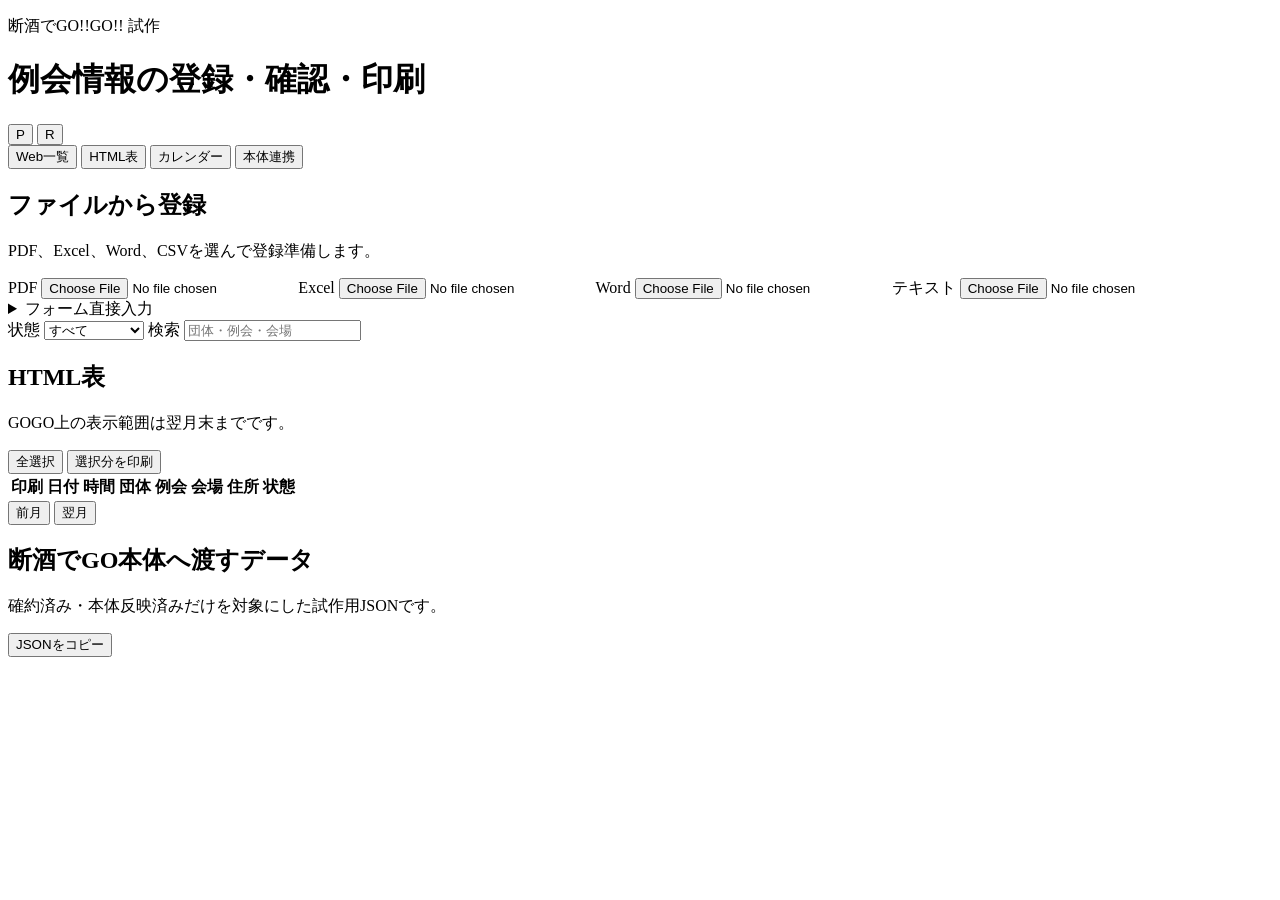
==== index.html @ 59bf1775 "Add prototype index page" ====
<!doctype html>
<html lang="ja">
  <head>
    <meta charset="utf-8">
    <meta name="viewport" content="width=device-width, initial-scale=1">
    <title>断酒でGOGO 試作</title>
    <link rel="stylesheet" href="./styles.css">
  </head>
  <body>
    <header class="topbar">
      <div>
        <p class="eyebrow">断酒でGO!!GO!! 試作</p>
        <h1>例会情報の登録・確認・印刷</h1>
      </div>
      <div class="topbar__actions">
        <button class="icon-button" id="printButton" type="button" aria-label="印刷" title="印刷">P</button>
        <button class="icon-button" id="resetButton" type="button" aria-label="試作データに戻す" title="試作データに戻す">R</button>
      </div>
    </header>

    <main class="app-shell">
      <section class="workspace">
        <nav class="tabs" aria-label="表示切替">
          <button class="tab is-active" data-tab="list" type="button">Web一覧</button>
          <button class="tab" data-tab="table" type="button">HTML表</button>
          <button class="tab" data-tab="calendar" type="button">カレンダー</button>
          <button class="tab" data-tab="export" type="button">本体連携</button>
        </nav>

        <section class="file-strip" aria-label="ファイル選択">
          <div>
            <h2>ファイルから登録</h2>
            <p>PDF、Excel、Word、CSVを選んで登録準備します。</p>
          </div>
          <div class="file-actions">
            <label class="file-button">
              PDF
              <input type="file" accept="application/pdf">
            </label>
            <label class="file-button">
              Excel
              <input type="file" accept=".xls,.xlsx,.csv">
            </label>
            <label class="file-button">
              Word
              <input type="file" accept=".doc,.docx">
            </label>
            <label class="file-button">
              テキスト
              <input type="file" accept=".txt,.csv,.tsv,text/plain">
            </label>
          </div>
        </section>

        <details class="panel direct-input" id="directInputPanel">
          <summary>
            <span>フォーム直接入力</span>
          </summary>

          <div class="direct-input__actions">
            <button class="small-button" id="loadLastButton" type="button">前回呼び出し</button>
          </div>

          <form id="meetingForm" class="form-grid">
            <label>
              投稿者
              <input name="submitter" autocomplete="name" required>
            </label>
            <label>
              団体
              <input name="organization" required>
            </label>
            <label>
              例会名
              <input name="meetingName" required>
            </label>
            <label>
              会場
              <input name="venue" required>
            </label>
            <label class="span-2">
              住所
              <input name="address">
            </label>
            <label>
              日付
              <input name="date" type="date" required>
            </label>
            <label>
              開始
              <input name="startTime" type="time" required>
            </label>
            <label>
              終了
              <input name="endTime" type="time">
            </label>
            <label>
              パターン
              <select name="pattern">
                <option>単発</option>
                <option>毎週</option>
                <option>第1週</option>
                <option>第2週</option>
                <option>第3週</option>
                <option>第4週</option>
                <option>最終週</option>
              </select>
            </label>
            <label>
              状態
              <select name="status">
                <option value="submitted">投稿済み</option>
                <option value="reviewing">確認中</option>
                <option value="confirmed">確約済み</option>
                <option value="synced">本体反映済み</option>
              </select>
            </label>
            <label class="span-2">
              備考
              <textarea name="note" rows="3"></textarea>
            </label>
            <div class="form-actions span-2">
              <button class="primary-button" type="submit">登録する</button>
              <button class="ghost-button" id="duplicateButton" type="button">選択中を複製</button>
            </div>
          </form>
        </details>

        <section class="summary-grid" id="summaryGrid" aria-label="状態別件数"></section>

        <section class="tab-panel is-active" id="listPanel">
          <div class="toolbar">
            <label>
              状態
              <select id="statusFilter">
                <option value="all">すべて</option>
                <option value="submitted">投稿済み</option>
                <option value="reviewing">確認中</option>
                <option value="confirmed">確約済み</option>
                <option value="synced">本体反映済み</option>
              </select>
            </label>
            <label>
              検索
              <input id="searchInput" type="search" placeholder="団体・例会・会場">
            </label>
          </div>
          <div class="view-note" id="listNote"></div>
          <div class="list" id="submissionList"></div>
        </section>

        <section class="tab-panel" id="tablePanel">
          <div class="table-actions">
            <div>
              <h2>HTML表</h2>
              <p>GOGO上の表示範囲は翌月末までです。</p>
            </div>
            <div class="table-actions__buttons">
              <button class="small-button" id="selectAllTableButton" type="button">全選択</button>
              <button class="primary-button" id="printSelectedButton" type="button">選択分を印刷</button>
            </div>
          </div>
          <div class="table-wrap">
            <table>
              <thead>
                <tr>
                  <th>印刷</th>
                  <th>日付</th>
                  <th>時間</th>
                  <th>団体</th>
                  <th>例会</th>
                  <th>会場</th>
                  <th>住所</th>
                  <th>状態</th>
                </tr>
              </thead>
              <tbody id="meetingTable"></tbody>
            </table>
          </div>
        </section>

        <section class="tab-panel" id="calendarPanel">
          <div class="calendar-toolbar">
            <button class="small-button" id="prevMonthButton" type="button">前月</button>
            <strong id="calendarTitle"></strong>
            <button class="small-button" id="nextMonthButton" type="button">翌月</button>
          </div>
          <div class="calendar" id="calendarGrid"></div>
        </section>

        <section class="tab-panel" id="exportPanel">
          <div class="export-layout">
            <div>
              <h2>断酒でGO本体へ渡すデータ</h2>
              <p>確約済み・本体反映済みだけを対象にした試作用JSONです。</p>
            </div>
            <button class="primary-button" id="copyJsonButton" type="button">JSONをコピー</button>
          </div>
          <pre id="exportJson" class="json-output"></pre>
        </section>
      </section>
    </main>

    <template id="submissionTemplate">
      <article class="submission">
        <div>
          <p class="submission__date"></p>
          <h3></h3>
          <p class="submission__meta"></p>
          <dl class="submission__details"></dl>
        </div>
        <div class="submission__actions">
          <select class="status-select" aria-label="状態変更"></select>
          <button class="small-button confirm-button" type="button">確約</button>
          <button class="small-button edit-button" type="button">編集</button>
        </div>
      </article>
    </template>

    <script src="./app.js"></script>
  </body>
</html>
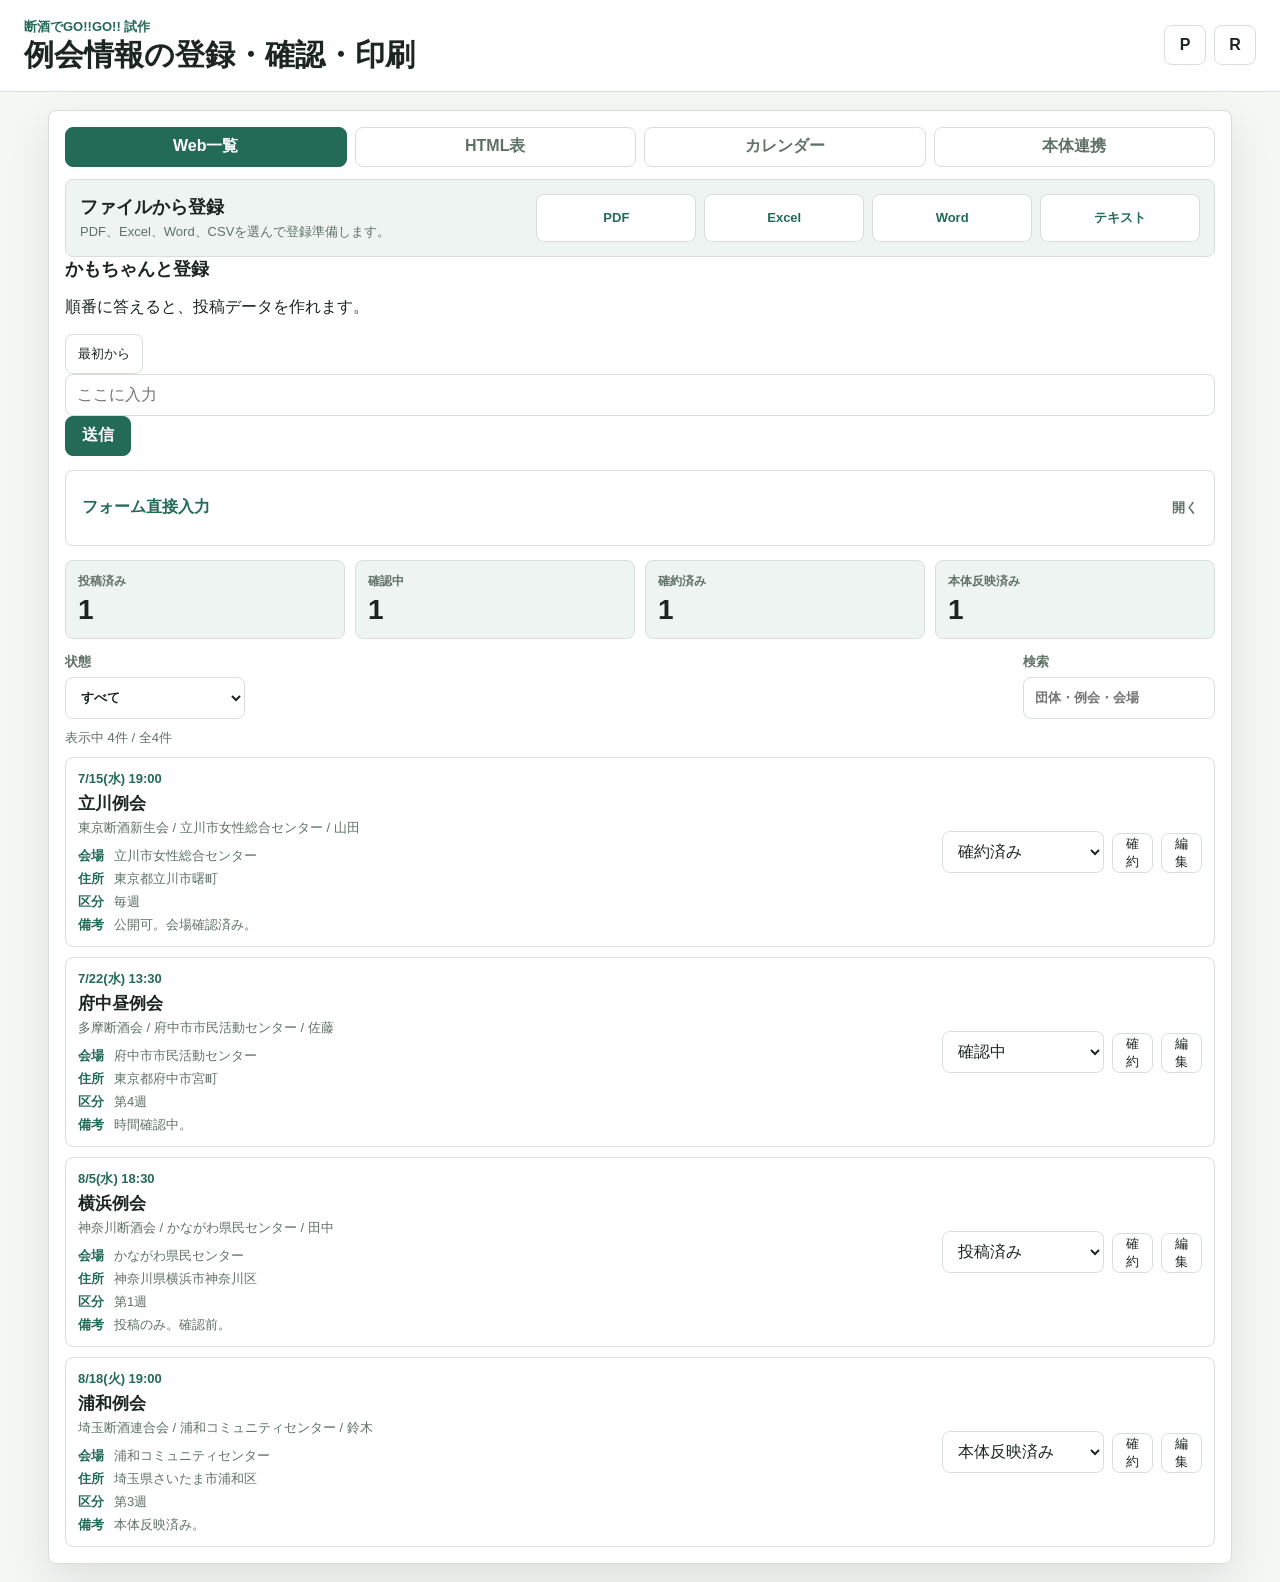
==== commit dbcb8fa4: "Add Kamo chat registration UI" ====
--- a/index.html
+++ b/index.html
@@ -52,6 +52,22 @@
           </div>
         </section>
 
+        <section class="chat-panel" aria-label="かもちゃんチャット登録">
+          <div class="chat-panel__header">
+            <div>
+              <h2>かもちゃんと登録</h2>
+              <p>順番に答えると、投稿データを作れます。</p>
+            </div>
+            <button class="small-button" id="chatResetButton" type="button">最初から</button>
+          </div>
+          <div class="chat-messages" id="chatMessages" aria-live="polite"></div>
+          <form class="chat-input" id="chatForm">
+            <input id="chatInput" autocomplete="off" placeholder="ここに入力">
+            <button class="primary-button" type="submit">送信</button>
+          </form>
+          <div class="chat-draft" id="chatDraft"></div>
+        </section>
+
         <details class="panel direct-input" id="directInputPanel">
           <summary>
             <span>フォーム直接入力</span>
--- a/styles.css
+++ b/styles.css
@@ -0,0 +1,647 @@
+:root {
+  color-scheme: light;
+  --bg: #f5f7f3;
+  --surface: #ffffff;
+  --surface-2: #eef4f1;
+  --line: #d7dfd8;
+  --text: #1c2521;
+  --muted: #607168;
+  --green: #236b57;
+  --green-2: #d9ebe3;
+  --blue: #275d8b;
+  --amber: #906414;
+  --red: #9b3c33;
+  --shadow: 0 16px 40px rgba(22, 35, 29, 0.1);
+}
+
+* {
+  box-sizing: border-box;
+}
+
+body {
+  margin: 0;
+  min-height: 100vh;
+  background: var(--bg);
+  color: var(--text);
+  font-family: -apple-system, BlinkMacSystemFont, "Hiragino Sans", "Yu Gothic", sans-serif;
+}
+
+button,
+input,
+select,
+textarea {
+  font: inherit;
+}
+
+button {
+  cursor: pointer;
+}
+
+.topbar {
+  display: flex;
+  align-items: center;
+  justify-content: space-between;
+  gap: 16px;
+  padding: 18px 24px;
+  border-bottom: 1px solid var(--line);
+  background: rgba(255, 255, 255, 0.88);
+  position: sticky;
+  top: 0;
+  z-index: 10;
+  backdrop-filter: blur(12px);
+}
+
+.topbar h1 {
+  margin: 2px 0 0;
+  font-size: clamp(20px, 3vw, 30px);
+  line-height: 1.15;
+}
+
+.eyebrow {
+  margin: 0;
+  color: var(--green);
+  font-size: 13px;
+  font-weight: 700;
+}
+
+.topbar__actions {
+  display: flex;
+  gap: 8px;
+}
+
+.icon-button,
+.small-button,
+.primary-button,
+.ghost-button,
+.tab,
+.file-button {
+  border: 1px solid var(--line);
+  border-radius: 8px;
+  min-height: 40px;
+  background: var(--surface);
+  color: var(--text);
+}
+
+.icon-button {
+  width: 42px;
+  font-weight: 800;
+}
+
+.small-button {
+  padding: 0 12px;
+  font-size: 13px;
+}
+
+.primary-button {
+  padding: 0 16px;
+  border-color: var(--green);
+  background: var(--green);
+  color: white;
+  font-weight: 700;
+}
+
+.ghost-button {
+  padding: 0 16px;
+  background: var(--surface-2);
+}
+
+.app-shell {
+  display: block;
+  padding: 18px;
+  max-width: 1220px;
+  margin: 0 auto;
+}
+
+.workspace {
+  min-width: 0;
+}
+
+.panel,
+.workspace {
+  background: var(--surface);
+  border: 1px solid var(--line);
+  border-radius: 8px;
+  box-shadow: var(--shadow);
+}
+
+.panel {
+  padding: 16px;
+  margin: 14px 0;
+}
+
+.toolbar,
+.calendar-toolbar,
+.export-layout {
+  display: flex;
+  align-items: center;
+  justify-content: space-between;
+  gap: 12px;
+}
+
+h2 {
+  margin: 0 0 12px;
+  font-size: 18px;
+}
+
+.export-layout h2 {
+  margin: 0;
+}
+
+.form-grid {
+  display: grid;
+  grid-template-columns: repeat(2, minmax(0, 1fr));
+  gap: 12px;
+}
+
+label {
+  display: grid;
+  gap: 6px;
+  color: var(--muted);
+  font-size: 13px;
+  font-weight: 700;
+}
+
+input,
+select,
+textarea {
+  width: 100%;
+  border: 1px solid var(--line);
+  border-radius: 8px;
+  background: white;
+  color: var(--text);
+  padding: 10px 11px;
+  min-height: 42px;
+}
+
+textarea {
+  resize: vertical;
+}
+
+.span-2 {
+  grid-column: span 2;
+}
+
+.form-actions {
+  display: flex;
+  gap: 10px;
+}
+
+.workspace {
+  padding: 16px;
+}
+
+.tabs {
+  display: grid;
+  grid-template-columns: repeat(4, minmax(0, 1fr));
+  gap: 8px;
+}
+
+.tab {
+  padding: 0 10px;
+  color: var(--muted);
+  font-weight: 700;
+}
+
+.tab.is-active {
+  background: var(--green);
+  border-color: var(--green);
+  color: white;
+}
+
+.file-strip {
+  display: grid;
+  grid-template-columns: minmax(220px, 0.8fr) minmax(0, 1.2fr);
+  gap: 14px;
+  align-items: center;
+  margin-top: 12px;
+  padding: 14px;
+  border: 1px solid var(--line);
+  border-radius: 8px;
+  background: var(--surface-2);
+}
+
+.file-strip h2,
+.file-strip p {
+  margin: 0;
+}
+
+.file-strip p {
+  margin-top: 4px;
+  color: var(--muted);
+  font-size: 13px;
+}
+
+.file-actions {
+  display: grid;
+  grid-template-columns: repeat(4, minmax(0, 1fr));
+  gap: 8px;
+}
+
+.file-button {
+  display: grid;
+  place-items: center;
+  position: relative;
+  min-height: 48px;
+  color: var(--green);
+  background: white;
+  font-weight: 800;
+  overflow: hidden;
+}
+
+.file-button input {
+  position: absolute;
+  inset: 0;
+  opacity: 0;
+  cursor: pointer;
+}
+
+.direct-input {
+  box-shadow: none;
+}
+
+.direct-input summary {
+  display: flex;
+  align-items: center;
+  justify-content: space-between;
+  min-height: 42px;
+  cursor: pointer;
+  color: var(--green);
+  font-weight: 800;
+}
+
+.direct-input summary::after {
+  content: "開く";
+  color: var(--muted);
+  font-size: 13px;
+}
+
+.direct-input[open] summary {
+  margin-bottom: 10px;
+}
+
+.direct-input[open] summary::after {
+  content: "閉じる";
+}
+
+.direct-input__actions {
+  display: flex;
+  justify-content: flex-end;
+  margin-bottom: 10px;
+}
+
+.summary-grid {
+  display: grid;
+  grid-template-columns: repeat(4, minmax(0, 1fr));
+  gap: 10px;
+  margin: 14px 0;
+}
+
+.metric {
+  min-height: 78px;
+  border: 1px solid var(--line);
+  border-radius: 8px;
+  padding: 12px;
+  background: var(--surface-2);
+}
+
+.metric span {
+  display: block;
+  color: var(--muted);
+  font-size: 12px;
+  font-weight: 700;
+}
+
+.metric strong {
+  display: block;
+  margin-top: 4px;
+  font-size: 28px;
+}
+
+.tab-panel {
+  display: none;
+}
+
+.tab-panel.is-active {
+  display: block;
+}
+
+.toolbar {
+  margin-bottom: 12px;
+}
+
+.toolbar label {
+  min-width: 180px;
+}
+
+.list {
+  display: grid;
+  gap: 10px;
+}
+
+.submission {
+  display: grid;
+  grid-template-columns: minmax(0, 1fr) auto;
+  gap: 12px;
+  align-items: center;
+  border: 1px solid var(--line);
+  border-radius: 8px;
+  padding: 12px;
+  background: white;
+}
+
+.submission h3,
+.submission p {
+  margin: 0;
+}
+
+.submission h3 {
+  margin: 4px 0;
+  font-size: 17px;
+}
+
+.submission__date {
+  color: var(--green);
+  font-size: 13px;
+  font-weight: 800;
+}
+
+.submission__meta {
+  color: var(--muted);
+  font-size: 13px;
+}
+
+.submission__details {
+  display: grid;
+  grid-template-columns: auto minmax(0, 1fr);
+  gap: 5px 10px;
+  margin: 10px 0 0;
+  color: var(--muted);
+  font-size: 13px;
+}
+
+.submission__details dt,
+.submission__details dd {
+  margin: 0;
+}
+
+.submission__details dt {
+  font-weight: 800;
+  color: var(--green);
+}
+
+.submission__actions {
+  display: flex;
+  gap: 8px;
+  align-items: end;
+}
+
+.status-select {
+  min-width: 132px;
+}
+
+.table-wrap {
+  overflow-x: auto;
+  border: 1px solid var(--line);
+  border-radius: 8px;
+}
+
+.table-actions {
+  display: flex;
+  align-items: center;
+  justify-content: space-between;
+  gap: 12px;
+  margin-bottom: 12px;
+}
+
+.table-actions h2,
+.table-actions p {
+  margin: 0;
+}
+
+.table-actions p,
+.view-note {
+  color: var(--muted);
+  font-size: 13px;
+}
+
+.view-note {
+  margin: -2px 0 10px;
+}
+
+.table-actions__buttons {
+  display: flex;
+  gap: 8px;
+}
+
+.is-unselected {
+  opacity: 0.48;
+}
+
+table {
+  width: 100%;
+  border-collapse: collapse;
+  background: white;
+}
+
+th,
+td {
+  padding: 12px;
+  text-align: left;
+  border-bottom: 1px solid var(--line);
+  white-space: nowrap;
+}
+
+th {
+  background: var(--surface-2);
+  color: var(--muted);
+  font-size: 13px;
+}
+
+.status-badge {
+  display: inline-flex;
+  align-items: center;
+  min-height: 28px;
+  padding: 0 10px;
+  border-radius: 999px;
+  font-size: 12px;
+  font-weight: 800;
+  background: var(--surface-2);
+  color: var(--muted);
+}
+
+.status-submitted {
+  background: #f5ead4;
+  color: var(--amber);
+}
+
+.status-reviewing {
+  background: #ddeaf5;
+  color: var(--blue);
+}
+
+.status-confirmed {
+  background: var(--green-2);
+  color: var(--green);
+}
+
+.status-synced {
+  background: #eadff1;
+  color: #694a7a;
+}
+
+.calendar-toolbar {
+  margin-bottom: 12px;
+}
+
+.calendar {
+  display: grid;
+  grid-template-columns: repeat(7, minmax(0, 1fr));
+  gap: 8px;
+}
+
+.calendar__cell {
+  min-height: 118px;
+  border: 1px solid var(--line);
+  border-radius: 8px;
+  padding: 8px;
+  background: white;
+}
+
+.calendar__cell.is-muted {
+  background: #f8faf7;
+  color: #9aa8a1;
+}
+
+.calendar__day {
+  display: block;
+  margin-bottom: 6px;
+  font-weight: 800;
+  font-size: 13px;
+}
+
+.calendar__item {
+  display: block;
+  margin-top: 4px;
+  padding: 5px 6px;
+  border-radius: 6px;
+  background: var(--green-2);
+  color: var(--green);
+  font-size: 12px;
+  line-height: 1.3;
+}
+
+.export-layout {
+  margin-bottom: 12px;
+}
+
+.export-layout p {
+  margin: 6px 0 0;
+  color: var(--muted);
+}
+
+.json-output {
+  min-height: 340px;
+  overflow: auto;
+  border: 1px solid var(--line);
+  border-radius: 8px;
+  padding: 14px;
+  background: #14201b;
+  color: #dcefe5;
+  font-size: 13px;
+}
+
+@media (max-width: 980px) {
+  .file-strip {
+    grid-template-columns: 1fr;
+  }
+}
+
+@media (max-width: 680px) {
+  .topbar,
+  .app-shell {
+    padding: 12px;
+  }
+
+  .topbar {
+    align-items: flex-start;
+  }
+
+  .tabs,
+  .summary-grid,
+  .file-actions {
+    grid-template-columns: 1fr;
+  }
+
+  .form-grid {
+    grid-template-columns: 1fr;
+  }
+
+  .span-2 {
+    grid-column: auto;
+  }
+
+  .toolbar,
+  .submission,
+  .submission__actions,
+  .export-layout,
+  .table-actions,
+  .table-actions__buttons {
+    display: grid;
+    grid-template-columns: 1fr;
+  }
+
+  .calendar {
+    grid-template-columns: 1fr;
+  }
+
+  .calendar__cell {
+    min-height: 84px;
+  }
+}
+
+@media print {
+  .topbar,
+  .tabs,
+  .file-strip,
+  .direct-input,
+  .summary-grid,
+  .toolbar,
+  .calendar-toolbar,
+  .export-layout,
+  .table-actions,
+  #listPanel,
+  #calendarPanel,
+  #exportPanel {
+    display: none !important;
+  }
+
+  body {
+    background: white;
+  }
+
+  .app-shell {
+    display: block;
+    padding: 0;
+  }
+
+  .workspace {
+    border: 0;
+    box-shadow: none;
+  }
+
+  .tab-panel {
+    display: none;
+  }
+
+  #tablePanel {
+    display: block;
+  }
+
+  body.print-selected tr.is-unselected {
+    display: none;
+  }
+
+  input[type="checkbox"] {
+    display: none;
+  }
+}
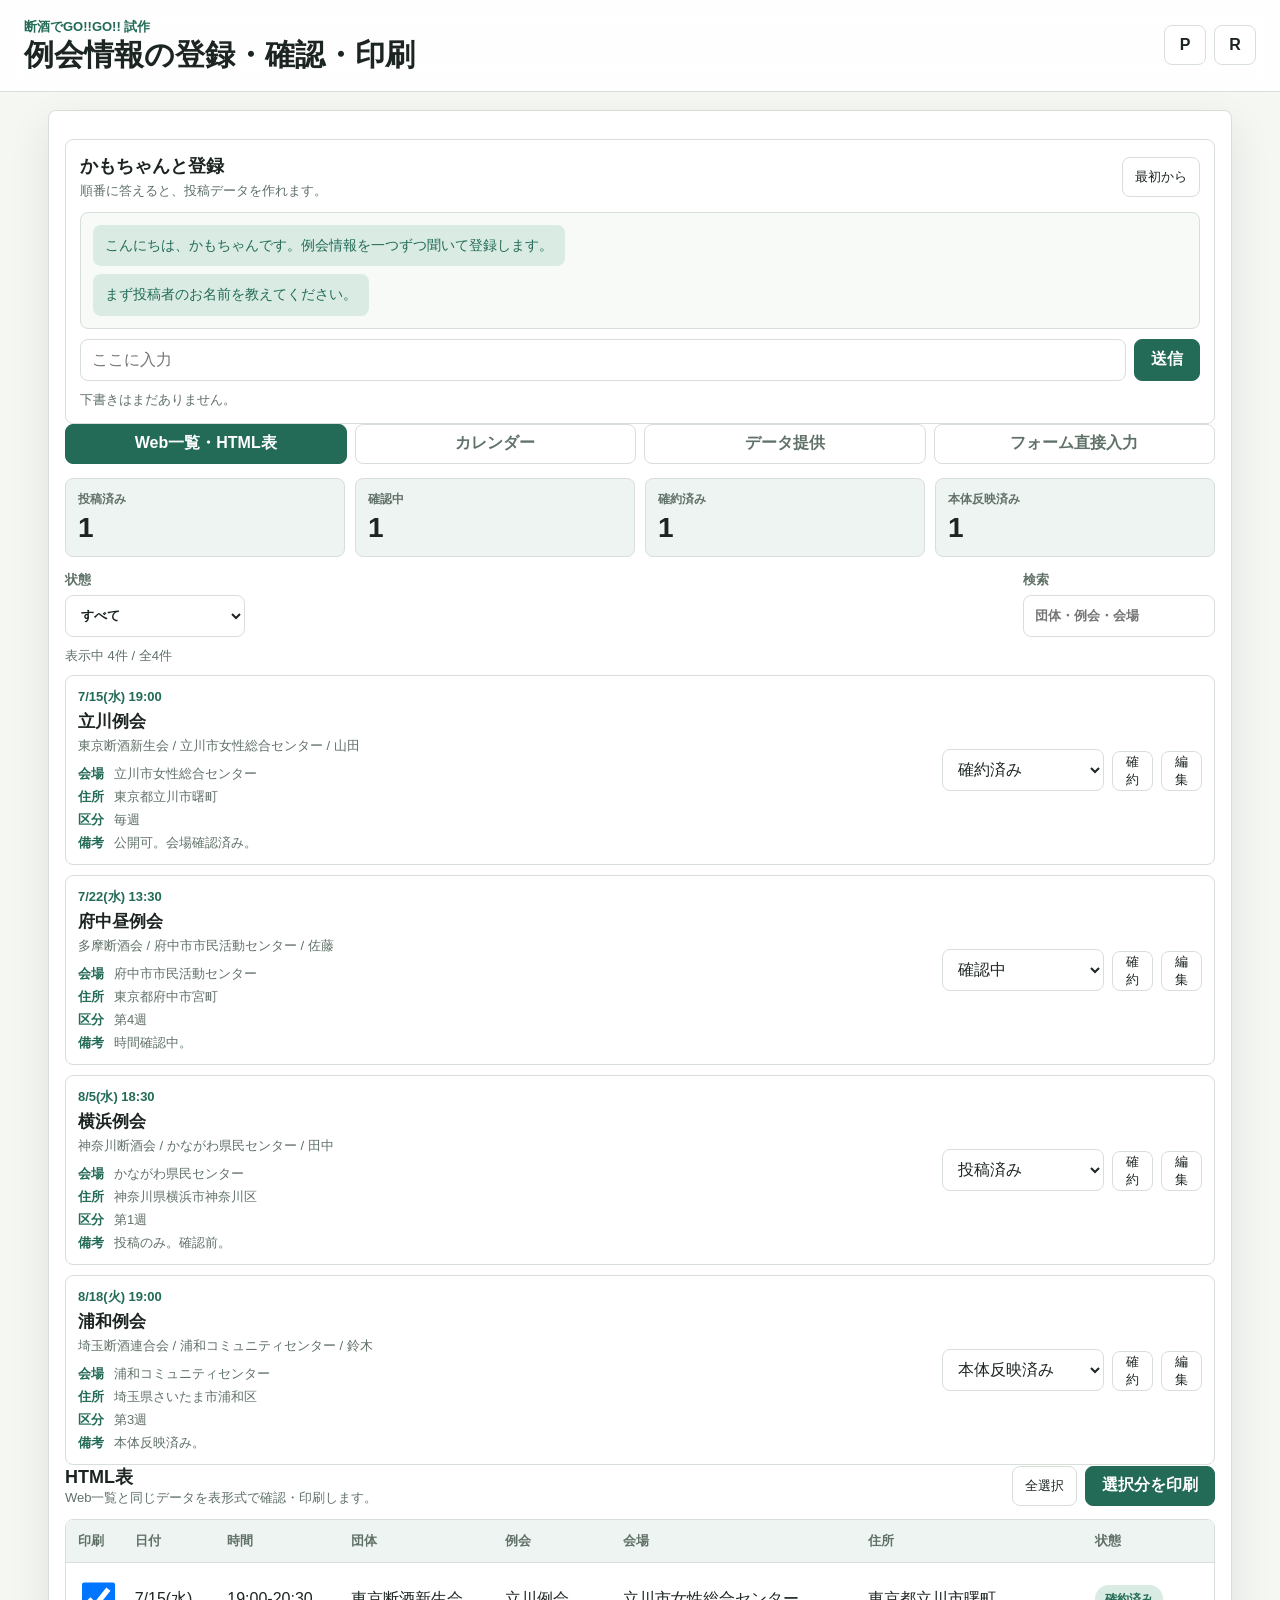
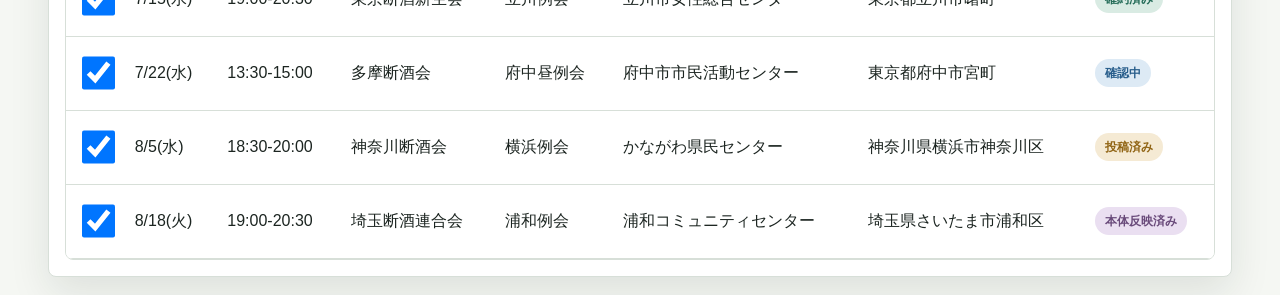
==== commit 0684116b: "Update GOGO navigation and data entry layout" ====
--- a/index.html
+++ b/index.html
@@ -20,38 +20,6 @@
 
     <main class="app-shell">
       <section class="workspace">
-        <nav class="tabs" aria-label="表示切替">
-          <button class="tab is-active" data-tab="list" type="button">Web一覧</button>
-          <button class="tab" data-tab="table" type="button">HTML表</button>
-          <button class="tab" data-tab="calendar" type="button">カレンダー</button>
-          <button class="tab" data-tab="export" type="button">本体連携</button>
-        </nav>
-
-        <section class="file-strip" aria-label="ファイル選択">
-          <div>
-            <h2>ファイルから登録</h2>
-            <p>PDF、Excel、Word、CSVを選んで登録準備します。</p>
-          </div>
-          <div class="file-actions">
-            <label class="file-button">
-              PDF
-              <input type="file" accept="application/pdf">
-            </label>
-            <label class="file-button">
-              Excel
-              <input type="file" accept=".xls,.xlsx,.csv">
-            </label>
-            <label class="file-button">
-              Word
-              <input type="file" accept=".doc,.docx">
-            </label>
-            <label class="file-button">
-              テキスト
-              <input type="file" accept=".txt,.csv,.tsv,text/plain">
-            </label>
-          </div>
-        </section>
-
         <section class="chat-panel" aria-label="かもちゃんチャット登録">
           <div class="chat-panel__header">
             <div>
@@ -68,79 +36,12 @@
           <div class="chat-draft" id="chatDraft"></div>
         </section>
 
-        <details class="panel direct-input" id="directInputPanel">
-          <summary>
-            <span>フォーム直接入力</span>
-          </summary>
-
-          <div class="direct-input__actions">
-            <button class="small-button" id="loadLastButton" type="button">前回呼び出し</button>
-          </div>
-
-          <form id="meetingForm" class="form-grid">
-            <label>
-              投稿者
-              <input name="submitter" autocomplete="name" required>
-            </label>
-            <label>
-              団体
-              <input name="organization" required>
-            </label>
-            <label>
-              例会名
-              <input name="meetingName" required>
-            </label>
-            <label>
-              会場
-              <input name="venue" required>
-            </label>
-            <label class="span-2">
-              住所
-              <input name="address">
-            </label>
-            <label>
-              日付
-              <input name="date" type="date" required>
-            </label>
-            <label>
-              開始
-              <input name="startTime" type="time" required>
-            </label>
-            <label>
-              終了
-              <input name="endTime" type="time">
-            </label>
-            <label>
-              パターン
-              <select name="pattern">
-                <option>単発</option>
-                <option>毎週</option>
-                <option>第1週</option>
-                <option>第2週</option>
-                <option>第3週</option>
-                <option>第4週</option>
-                <option>最終週</option>
-              </select>
-            </label>
-            <label>
-              状態
-              <select name="status">
-                <option value="submitted">投稿済み</option>
-                <option value="reviewing">確認中</option>
-                <option value="confirmed">確約済み</option>
-                <option value="synced">本体反映済み</option>
-              </select>
-            </label>
-            <label class="span-2">
-              備考
-              <textarea name="note" rows="3"></textarea>
-            </label>
-            <div class="form-actions span-2">
-              <button class="primary-button" type="submit">登録する</button>
-              <button class="ghost-button" id="duplicateButton" type="button">選択中を複製</button>
-            </div>
-          </form>
-        </details>
+        <nav class="tabs" aria-label="表示切替">
+          <button class="tab is-active" data-tab="list" type="button">Web一覧・HTML表</button>
+          <button class="tab" data-tab="calendar" type="button">カレンダー</button>
+          <button class="tab" data-tab="data" type="button">データ提供</button>
+          <button class="tab" data-tab="form" type="button">フォーム直接入力</button>
+        </nav>
 
         <section class="summary-grid" id="summaryGrid" aria-label="状態別件数"></section>
 
@@ -163,13 +64,11 @@
           </div>
           <div class="view-note" id="listNote"></div>
           <div class="list" id="submissionList"></div>
-        </section>
-
-        <section class="tab-panel" id="tablePanel">
+
           <div class="table-actions">
             <div>
               <h2>HTML表</h2>
-              <p>GOGO上の表示範囲は翌月末までです。</p>
+              <p>Web一覧と同じデータを表形式で確認・印刷します。</p>
             </div>
             <div class="table-actions__buttons">
               <button class="small-button" id="selectAllTableButton" type="button">全選択</button>
@@ -204,15 +103,118 @@
           <div class="calendar" id="calendarGrid"></div>
         </section>
 
-        <section class="tab-panel" id="exportPanel">
+        <section class="tab-panel" id="dataPanel">
+          <section class="file-strip" aria-label="ファイル選択">
+            <div>
+              <h2>ファイルから登録</h2>
+              <p>PDF、Excel、Word、CSVを選んで登録準備します。</p>
+            </div>
+            <div class="file-actions">
+              <label class="file-button">
+                PDF
+                <input type="file" accept="application/pdf">
+              </label>
+              <label class="file-button">
+                Excel
+                <input type="file" accept=".xls,.xlsx,.csv">
+              </label>
+              <label class="file-button">
+                Word
+                <input type="file" accept=".doc,.docx">
+              </label>
+              <label class="file-button">
+                テキスト
+                <input type="file" accept=".txt,.csv,.tsv,text/plain">
+              </label>
+            </div>
+          </section>
+
+          <section class="data-test-panel">
+            <div>
+              <h2>本番データのテスト投入</h2>
+              <p>断酒でGO本体データのコピーを、GOGO試作に読み込みます。</p>
+            </div>
+            <button class="primary-button" id="importProductionButton" type="button">テスト投入</button>
+          </section>
+
           <div class="export-layout">
             <div>
-              <h2>断酒でGO本体へ渡すデータ</h2>
+              <h2>データ提供</h2>
               <p>確約済み・本体反映済みだけを対象にした試作用JSONです。</p>
             </div>
             <button class="primary-button" id="copyJsonButton" type="button">JSONをコピー</button>
           </div>
           <pre id="exportJson" class="json-output"></pre>
+        </section>
+
+        <section class="tab-panel" id="formPanel">
+          <div class="direct-input__actions">
+            <h2>フォーム直接入力</h2>
+            <button class="small-button" id="loadLastButton" type="button">前回呼び出し</button>
+          </div>
+          <form id="meetingForm" class="form-grid">
+            <label>
+              投稿者
+              <input name="submitter" autocomplete="name" required>
+            </label>
+            <label>
+              団体
+              <input name="organization" required>
+            </label>
+            <label>
+              例会名
+              <input name="meetingName" required>
+            </label>
+            <label>
+              会場
+              <input name="venue" required>
+            </label>
+            <label class="span-2">
+              住所
+              <input name="address">
+            </label>
+            <label>
+              日付
+              <input name="date" type="date" required>
+            </label>
+            <label>
+              開始
+              <input name="startTime" type="time" required>
+            </label>
+            <label>
+              終了
+              <input name="endTime" type="time">
+            </label>
+            <label>
+              パターン
+              <select name="pattern">
+                <option>単発</option>
+                <option>毎週</option>
+                <option>第1週</option>
+                <option>第2週</option>
+                <option>第3週</option>
+                <option>第4週</option>
+                <option>最終週</option>
+              </select>
+            </label>
+            <label>
+              状態
+              <select name="status">
+                <option value="submitted">投稿済み</option>
+                <option value="reviewing">確認中</option>
+                <option value="confirmed">確約済み</option>
+                <option value="synced">本体反映済み</option>
+              </select>
+            </label>
+            <label class="span-2">
+              備考
+              <textarea name="note" rows="3"></textarea>
+            </label>
+            <div class="form-actions span-2">
+              <button class="primary-button" type="submit">登録する</button>
+              <button class="ghost-button" id="duplicateButton" type="button">選択中を複製</button>
+            </div>
+          </form>
         </section>
       </section>
     </main>
--- a/styles.css
+++ b/styles.css
@@ -255,6 +255,81 @@
   cursor: pointer;
 }
 
+.chat-panel {
+  margin-top: 12px;
+  border: 1px solid var(--line);
+  border-radius: 8px;
+  padding: 14px;
+  background: white;
+}
+
+.chat-panel__header {
+  display: flex;
+  align-items: center;
+  justify-content: space-between;
+  gap: 12px;
+  margin-bottom: 12px;
+}
+
+.chat-panel__header h2,
+.chat-panel__header p {
+  margin: 0;
+}
+
+.chat-panel__header p {
+  margin-top: 4px;
+  color: var(--muted);
+  font-size: 13px;
+}
+
+.chat-messages {
+  display: grid;
+  gap: 8px;
+  max-height: 260px;
+  overflow: auto;
+  padding: 12px;
+  border: 1px solid var(--line);
+  border-radius: 8px;
+  background: #f8faf7;
+}
+
+.chat-message {
+  max-width: min(82%, 720px);
+  padding: 10px 12px;
+  border-radius: 8px;
+  line-height: 1.55;
+  font-size: 14px;
+}
+
+.chat-message--kamo {
+  justify-self: start;
+  background: var(--green-2);
+  color: var(--green);
+}
+
+.chat-message--user {
+  justify-self: end;
+  background: #ddeaf5;
+  color: var(--blue);
+}
+
+.chat-input {
+  display: grid;
+  grid-template-columns: minmax(0, 1fr) auto;
+  gap: 8px;
+  margin-top: 10px;
+}
+
+.chat-draft {
+  margin-top: 10px;
+  color: var(--muted);
+  font-size: 13px;
+}
+
+.chat-draft strong {
+  color: var(--green);
+}
+
 .direct-input {
   box-shadow: none;
 }
@@ -585,7 +660,9 @@
   .submission__actions,
   .export-layout,
   .table-actions,
-  .table-actions__buttons {
+  .table-actions__buttons,
+  .chat-panel__header,
+  .chat-input {
     display: grid;
     grid-template-columns: 1fr;
   }
@@ -603,6 +680,7 @@
   .topbar,
   .tabs,
   .file-strip,
+  .chat-panel,
   .direct-input,
   .summary-grid,
   .toolbar,
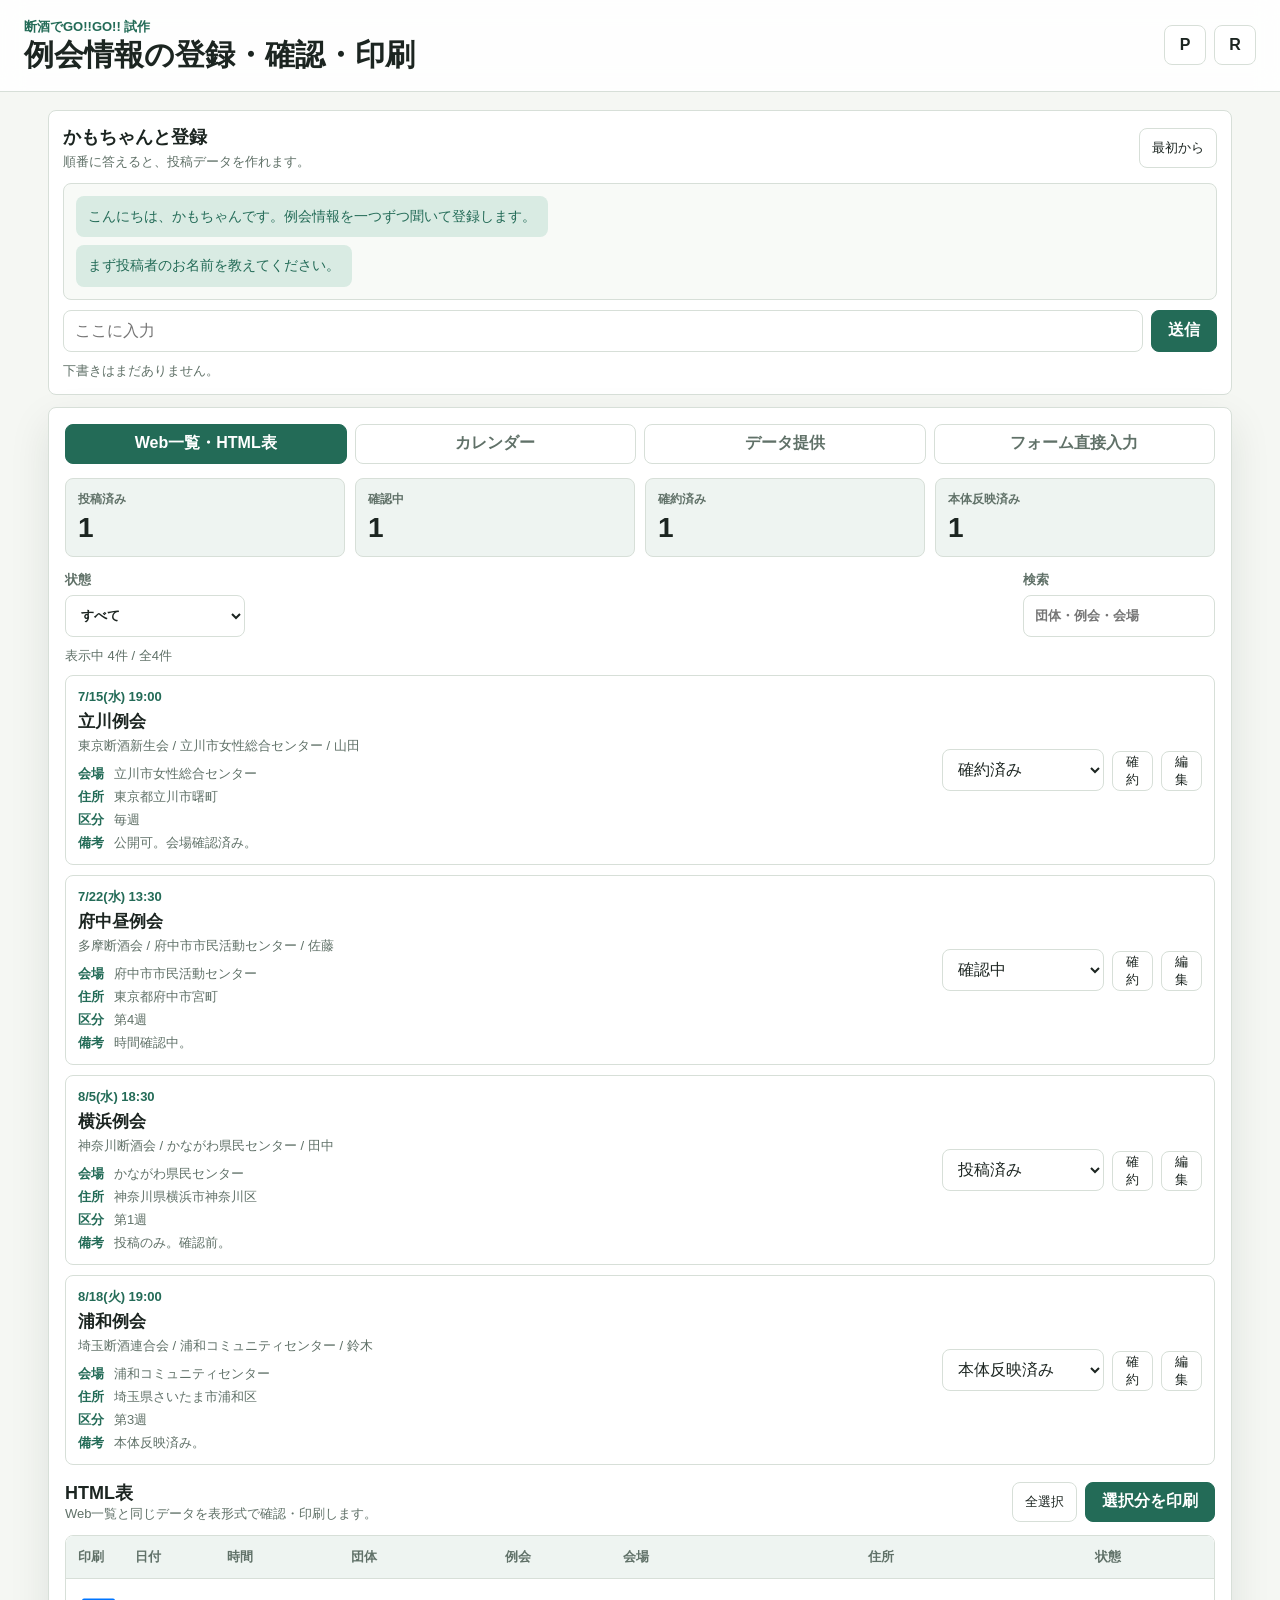
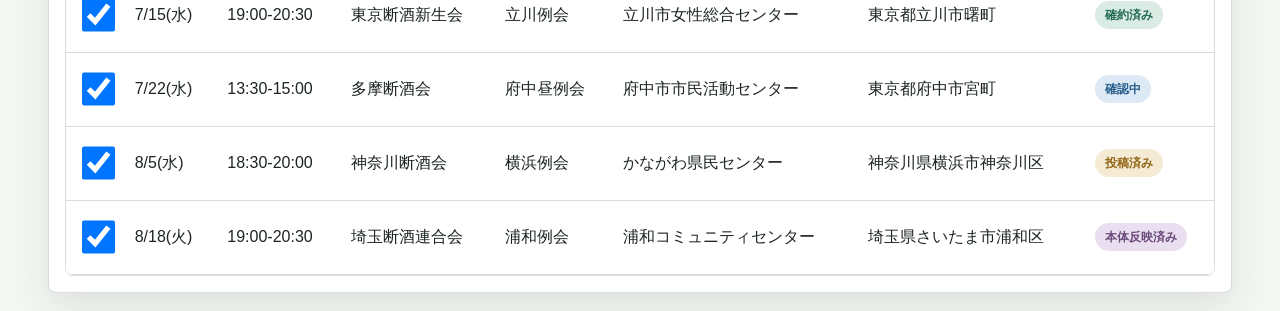
==== commit f5083b3a: "Lift Kamo registration out of nested panel" ====
--- a/index.html
+++ b/index.html
@@ -19,23 +19,23 @@
     </header>
 
     <main class="app-shell">
+      <section class="chat-panel" aria-label="かもちゃんチャット登録">
+        <div class="chat-panel__header">
+          <div>
+            <h2>かもちゃんと登録</h2>
+            <p>順番に答えると、投稿データを作れます。</p>
+          </div>
+          <button class="small-button" id="chatResetButton" type="button">最初から</button>
+        </div>
+        <div class="chat-messages" id="chatMessages" aria-live="polite"></div>
+        <form class="chat-input" id="chatForm">
+          <input id="chatInput" autocomplete="off" placeholder="ここに入力">
+          <button class="primary-button" type="submit">送信</button>
+        </form>
+        <div class="chat-draft" id="chatDraft"></div>
+      </section>
+
       <section class="workspace">
-        <section class="chat-panel" aria-label="かもちゃんチャット登録">
-          <div class="chat-panel__header">
-            <div>
-              <h2>かもちゃんと登録</h2>
-              <p>順番に答えると、投稿データを作れます。</p>
-            </div>
-            <button class="small-button" id="chatResetButton" type="button">最初から</button>
-          </div>
-          <div class="chat-messages" id="chatMessages" aria-live="polite"></div>
-          <form class="chat-input" id="chatForm">
-            <input id="chatInput" autocomplete="off" placeholder="ここに入力">
-            <button class="primary-button" type="submit">送信</button>
-          </form>
-          <div class="chat-draft" id="chatDraft"></div>
-        </section>
-
         <nav class="tabs" aria-label="表示切替">
           <button class="tab is-active" data-tab="list" type="button">Web一覧・HTML表</button>
           <button class="tab" data-tab="calendar" type="button">カレンダー</button>
--- a/styles.css
+++ b/styles.css
@@ -213,7 +213,6 @@
   grid-template-columns: minmax(220px, 0.8fr) minmax(0, 1.2fr);
   gap: 14px;
   align-items: center;
-  margin-top: 12px;
   padding: 14px;
   border: 1px solid var(--line);
   border-radius: 8px;
@@ -256,7 +255,7 @@
 }
 
 .chat-panel {
-  margin-top: 12px;
+  margin-bottom: 12px;
   border: 1px solid var(--line);
   border-radius: 8px;
   padding: 14px;
@@ -330,38 +329,58 @@
   color: var(--green);
 }
 
-.direct-input {
-  box-shadow: none;
-}
-
-.direct-input summary {
+.direct-input__actions {
   display: flex;
   align-items: center;
   justify-content: space-between;
-  min-height: 42px;
-  cursor: pointer;
-  color: var(--green);
-  font-weight: 800;
-}
-
-.direct-input summary::after {
-  content: "開く";
-  color: var(--muted);
-  font-size: 13px;
-}
-
-.direct-input[open] summary {
-  margin-bottom: 10px;
-}
-
-.direct-input[open] summary::after {
-  content: "閉じる";
-}
-
-.direct-input__actions {
-  display: flex;
+  gap: 12px;
+  margin-bottom: 12px;
+}
+
+.direct-input__actions h2 {
+  margin: 0;
+}
+
+#dataPanel .file-strip {
+  margin-bottom: 14px;
+}
+
+.data-test-panel {
+  display: flex;
+  align-items: center;
+  justify-content: space-between;
+  gap: 12px;
+  margin-bottom: 14px;
+  padding: 14px;
+  border: 1px solid var(--line);
+  border-radius: 8px;
+  background: white;
+}
+
+.data-test-panel h2,
+.data-test-panel p {
+  margin: 0;
+}
+
+.data-test-panel p {
+  margin-top: 4px;
+  color: var(--muted);
+  font-size: 13px;
+}
+
+#formPanel {
+  border: 1px solid var(--line);
+  border-radius: 8px;
+  padding: 14px;
+  background: white;
+}
+
+#listPanel .table-actions {
+  margin-top: 16px;
+}
+
+.form-actions {
   justify-content: flex-end;
-  margin-bottom: 10px;
 }
 
 .summary-grid {
@@ -661,6 +680,7 @@
   .export-layout,
   .table-actions,
   .table-actions__buttons,
+  .data-test-panel,
   .chat-panel__header,
   .chat-input {
     display: grid;
@@ -681,15 +701,15 @@
   .tabs,
   .file-strip,
   .chat-panel,
-  .direct-input,
   .summary-grid,
   .toolbar,
   .calendar-toolbar,
   .export-layout,
+  .data-test-panel,
   .table-actions,
-  #listPanel,
   #calendarPanel,
-  #exportPanel {
+  #dataPanel,
+  #formPanel {
     display: none !important;
   }
 
@@ -707,12 +727,14 @@
     box-shadow: none;
   }
 
-  .tab-panel {
-    display: none;
-  }
-
-  #tablePanel {
+  #listPanel {
     display: block;
+  }
+
+  #listPanel .list,
+  #listPanel .toolbar,
+  #listPanel .view-note {
+    display: none !important;
   }
 
   body.print-selected tr.is-unselected {
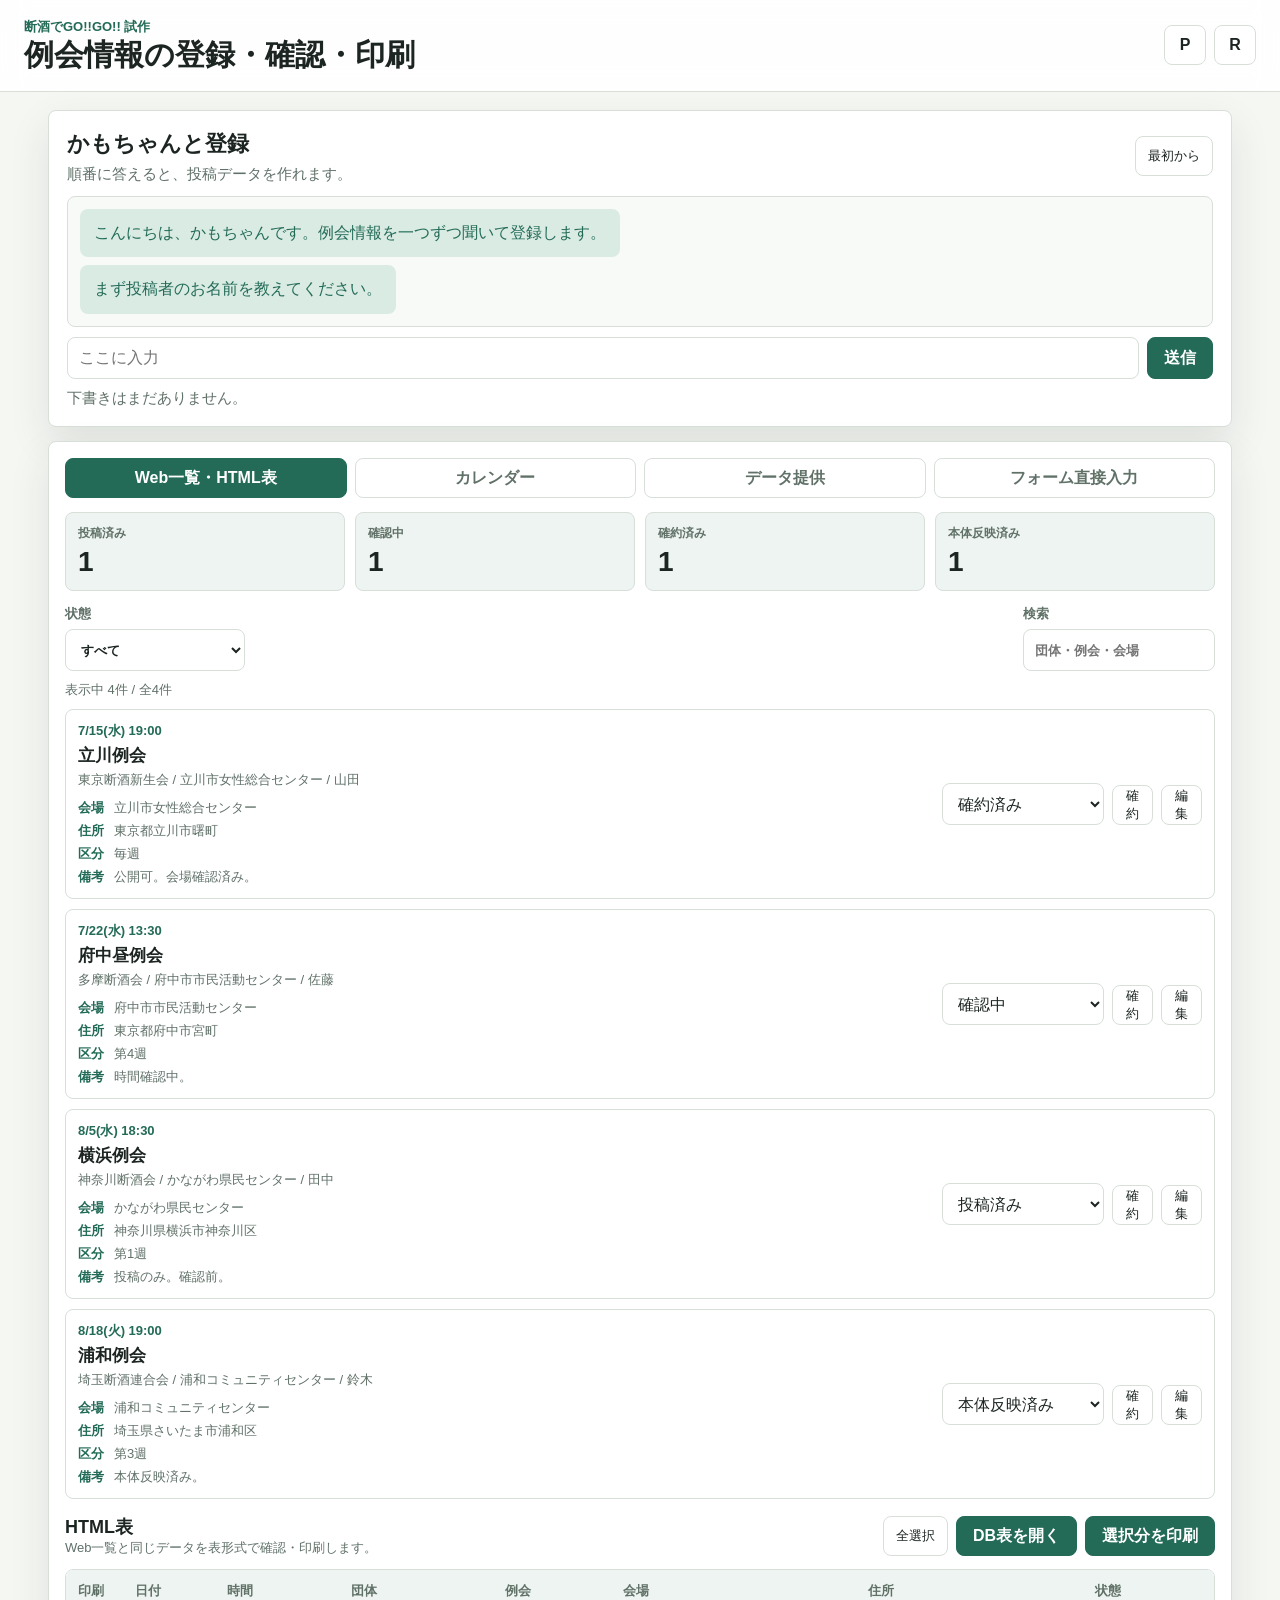
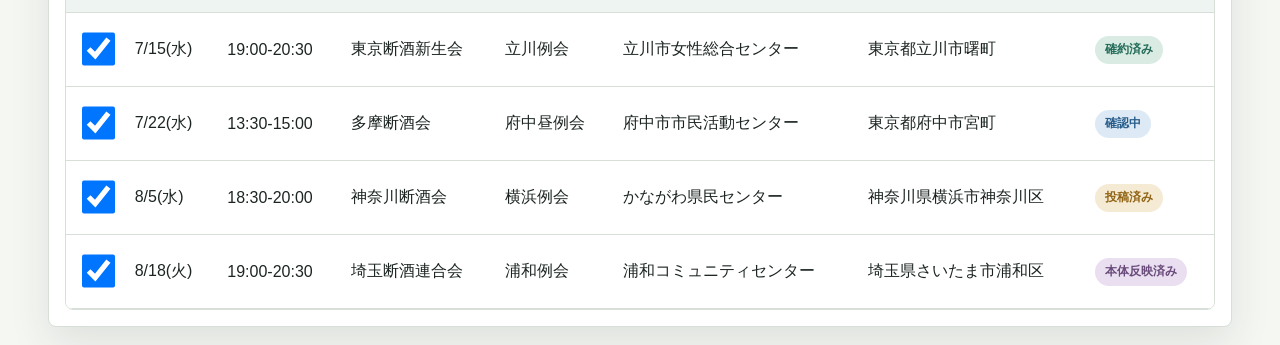
==== commit 85309171: "Add DB table page entry" ====
--- a/index.html
+++ b/index.html
@@ -72,6 +72,7 @@
             </div>
             <div class="table-actions__buttons">
               <button class="small-button" id="selectAllTableButton" type="button">全選択</button>
+              <a class="primary-button" href="./meetings-table.html" target="_blank" rel="noopener" style="display: inline-flex; align-items: center; justify-content: center; text-decoration: none;">DB表を開く</a>
               <button class="primary-button" id="printSelectedButton" type="button">選択分を印刷</button>
             </div>
           </div>
--- a/styles.css
+++ b/styles.css
@@ -255,11 +255,12 @@
 }
 
 .chat-panel {
-  margin-bottom: 12px;
-  border: 1px solid var(--line);
-  border-radius: 8px;
-  padding: 14px;
+  margin-bottom: 14px;
+  border: 1px solid var(--line);
+  border-radius: 8px;
+  padding: 18px;
   background: white;
+  box-shadow: var(--shadow);
 }
 
 .chat-panel__header {
@@ -275,10 +276,14 @@
   margin: 0;
 }
 
+.chat-panel__header h2 {
+  font-size: 22px;
+}
+
 .chat-panel__header p {
-  margin-top: 4px;
-  color: var(--muted);
-  font-size: 13px;
+  margin-top: 6px;
+  color: var(--muted);
+  font-size: 15px;
 }
 
 .chat-messages {
@@ -294,10 +299,10 @@
 
 .chat-message {
   max-width: min(82%, 720px);
-  padding: 10px 12px;
+  padding: 12px 14px;
   border-radius: 8px;
   line-height: 1.55;
-  font-size: 14px;
+  font-size: 16px;
 }
 
 .chat-message--kamo {
@@ -322,7 +327,7 @@
 .chat-draft {
   margin-top: 10px;
   color: var(--muted);
-  font-size: 13px;
+  font-size: 15px;
 }
 
 .chat-draft strong {
